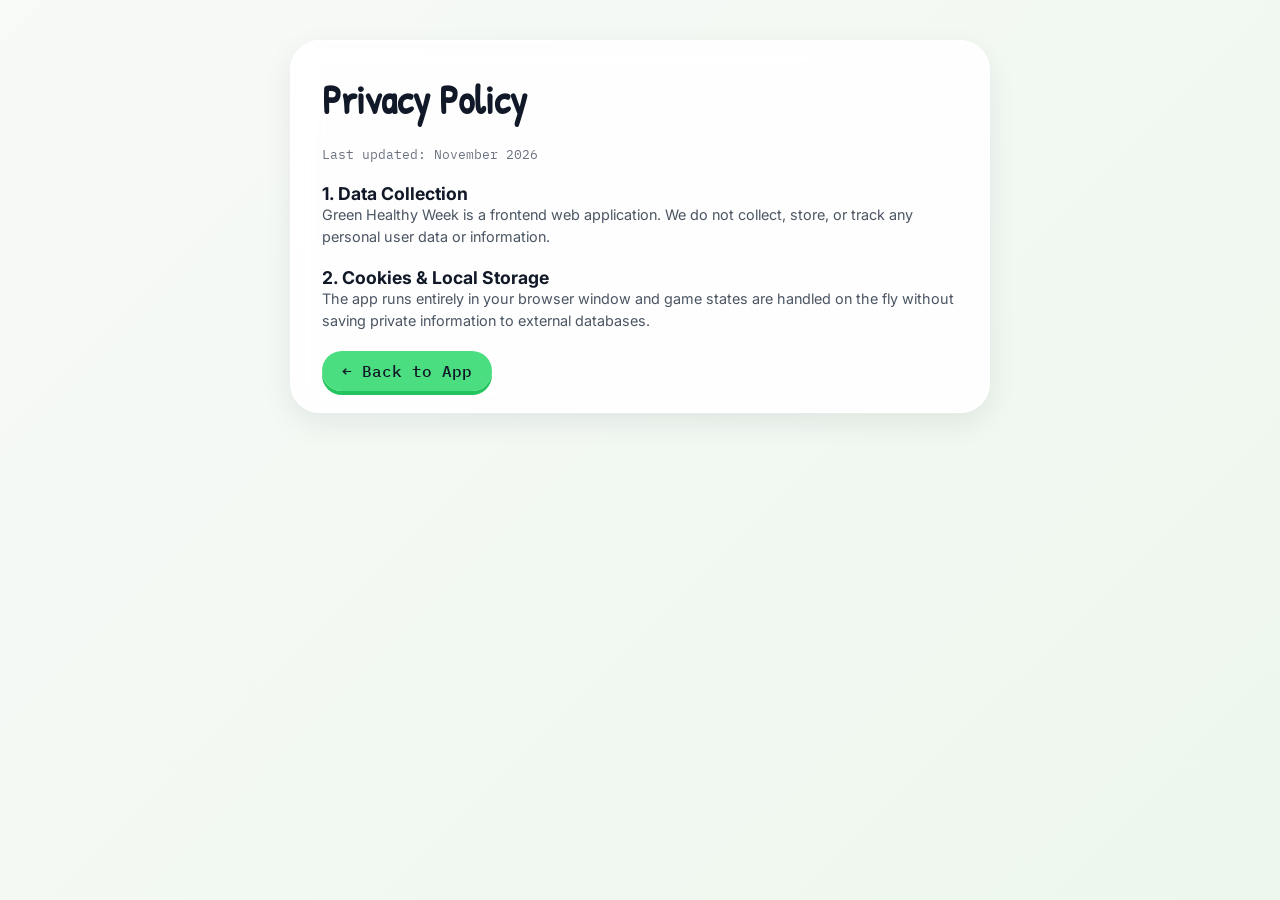
==== privacy.html @ d0767244 "Add footer and ToS and PP" ====
<!DOCTYPE html>
<html lang="en">
<head>
    <meta charset="UTF-8">
    <meta name="viewport" content="width=device-width, initial-scale=1.0">
    <title>Privacy Policy - Green Healthy Week</title>
    <link href="https://fonts.googleapis.com/css2?family=IBM+Plex+Mono:wght@400;500&family=Inter:wght@500;600&family=Patrick+Hand&display=swap" rel="stylesheet">
    <link rel="stylesheet" href="style.css">
</head>
<body style="overflow-y: auto; padding: 40px 20px;">
    <div style="max-width: 700px; margin: 0 auto; background: rgba(255, 255, 255, 0.85); backdrop-filter: blur(15px); padding: 30px; border-radius: 30px; border: 2px solid white; box-shadow: 0 10px 30px rgba(17, 24, 39, 0.08);">
        <h1 style="font-family: 'Patrick Hand', cursive; font-size: 2.5rem; color: #111827; margin-bottom: 20px;">Privacy Policy</h1>
        <p style="font-family: 'IBM Plex Mono', monospace; font-size: 0.8rem; color: #6b7280; margin-bottom: 20px;">Last updated: November 2026</p>
        
        <h3 style="font-family: 'Inter', sans-serif; font-size: 1.1rem; margin-top: 20px; color: #111827;">1. Data Collection</h3>
        <p style="font-family: 'Inter', sans-serif; font-size: 0.9rem; color: #4b5563; line-height: 1.5; margin-bottom: 15px;">Green Healthy Week is a frontend web application. We do not collect, store, or track any personal user data or information.</p>
        
        <h3 style="font-family: 'Inter', sans-serif; font-size: 1.1rem; margin-top: 20px; color: #111827;">2. Cookies & Local Storage</h3>
        <p style="font-family: 'Inter', sans-serif; font-size: 0.9rem; color: #4b5563; line-height: 1.5; margin-bottom: 15px;">The app runs entirely in your browser window and game states are handled on the fly without saving private information to external databases.</p>

        <div style="margin-top: 30px;">
            <a href="index.html" style="font-family: 'IBM Plex Mono', monospace; text-decoration: none; background: #4ade80; color: #111827; padding: 10px 20px; border-radius: 50px; font-weight: 500; box-shadow: 0 4px 0 #22c55e;">← Back to App</a>
        </div>
    </div>
</body>
</html>
---- style.css ----
/* ==========================================
   VARIABLES & GLOBAL RESETS
   ========================================== */
:root {
  --poster-green: #f0fdf4;
  --poster-dark: #111827;
  --poster-accent: #4ade80;
  --land-color: #22c55e;
  --white-glass: rgba(255, 255, 255, 0.75);
  --shadow: 0 10px 30px rgba(17, 24, 39, 0.08);
}

* {
  margin: 0;
  padding: 0;
  box-sizing: border-box;
  -webkit-tap-highlight-color: transparent;
}

body {
  background: linear-gradient(135deg, #f8faf8 0%, #edf7ed 100%);
  font-family: 'Inter', sans-serif;
  color: var(--poster-dark);
  height: 100vh;
  overflow: hidden;
}

/* ==========================================
   TYPOGRAPHY & SCENES
   ========================================== */
.poster-title, .glass-header h2, .panel h3 {
  font-family: 'Patrick Hand', cursive;
  letter-spacing: 0.03em;
  font-weight: 400;
}

.glass-header p, .message, .label {
  font-family: 'IBM Plex Mono', monospace;
}

.scene {
  position: absolute;
  inset: 0;
  display: flex;
  flex-direction: column;
  align-items: center;
  justify-content: center;
  opacity: 0;
  pointer-events: none;
  transform: scale(0.95);
  transition: all 0.5s cubic-bezier(0.34, 1.56, 0.64, 1);
}

.scene.active {
  opacity: 1;
  pointer-events: all;
  transform: scale(1);
}

/* ==========================================
   SCENE 1: INTRO
   ========================================== */
#scene-intro {
  background: #f4fbf4;
}

.curved-title-svg {
  width: 420px;
  height: 90px;
  overflow: visible;
  margin-bottom: 1px;
}

.curved-title-svg text {
  font-family: 'Patrick Hand', cursive;
  font-size: 40px;
  fill: #166534;
  letter-spacing: 2px;
}

.earth-track {
  width: 100%;
  height: 260px;
  display: flex;
  align-items: center;
  justify-content: center;
  margin-bottom: 25px;
}

.earth-globe-new {
  width: 240px;
  height: 240px;
  border-radius: 50%;
  position: relative;
  overflow: hidden;
  box-shadow: 0 25px 50px rgba(17, 24, 39, 0.12), 0 0 0 10px rgba(255, 255, 255, 0.9);
  background: #8eb9f5;
}

.globe-clip {
  width: 100%;
  height: 100%;
  border-radius: 50%;
  overflow: hidden;
  position: relative;
}

.globe-map-img {
  position: absolute;
  top: 0;
  left: 0;
  width: 480px;
  height: 250px;
  background-image: url('world-map.svg');
  background-size: 240px 240px;
  background-repeat: repeat-x;
  filter: sepia(1) hue-rotate(65deg) saturate(5) brightness(0.75);
  animation: spinMap 3s linear infinite;
}

.globe-shadow {
  position: absolute;
  inset: 0;
  border-radius: 50%;
  box-shadow: inset -45px -20px 50px rgba(15, 23, 42, 0.35), inset 20px 20px 30px rgba(255, 255, 255, 0.45);
  pointer-events: none;
  z-index: 2;
}

@keyframes spinMap {
  from { transform: translateX(0); }
  to { transform: translateX(-240px); }
}

.start-btn {
  padding: 14px 45px;
  font-size: 1.3rem;
  font-family: 'IBM Plex Mono', monospace;
  font-weight: 500;
  background: var(--poster-accent);
  color: #111827;
  border: none;
  border-radius: 50px;
  box-shadow: 0 6px 0 #22c55e, 0 12px 20px rgba(0,0,0,0.06);
  cursor: pointer;
  transition: transform 0.1s;
  text-transform: lowercase;
}

.start-btn:active {
  transform: translateY(6px);
  box-shadow: 0 0 0 #22c55e;
}

/* ==========================================
   GAME HUB MENU
   ========================================== */
.glass-header {
  text-align: center;
  margin-bottom: 25px;
}

.glass-header h2 {
  font-size: 2.6rem;
  color: var(--poster-dark);
}

.menu-grid {
  display: flex;
  gap: 16px;
  justify-content: center;
  max-width: 900px;
  width: 92%;
  margin-bottom: 8px;
}

.menu-card {
  background: var(--white-glass);
  backdrop-filter: blur(15px);
  border: 3px solid white;
  border-radius: 26px;
  padding: 20px 14px;
  flex: 1;
  text-align: center;
  cursor: pointer;
  box-shadow: var(--shadow);
  transition: transform 0.2s cubic-bezier(0.34, 1.56, 0.64, 1), border-color 0.2s;
}

.menu-card:hover {
  transform: translateY(-6px) scale(1.02);
  border-color: var(--poster-accent);
  background: white;
}

.menu-icon {
  font-size: 2.5rem;
  margin-bottom: 8px;
}

.menu-card h3 {
  font-family: 'Patrick Hand', cursive;
  font-size: 1.5rem;
  color: var(--poster-dark);
  margin-bottom: 4px;
}

.menu-card p {
  font-family: 'IBM Plex Mono', monospace;
  font-size: 0.72rem;
  color: #4b5563;
  line-height: 1.3;
}

/* ==========================================
   COLOR SELECTION & BUILD MEAL
   ========================================== */
.color-grid {
  display: flex;
  flex-wrap: wrap;
  justify-content: center;
  gap: 15px;
  max-width: 550px;
  margin: 0 auto;
}

.color-option {
  background: var(--white-glass);
  backdrop-filter: blur(10px);
  padding: 15px;
  border-radius: 22px;
  border: 2px solid white;
  cursor: pointer;
  text-align: center;
  transition: transform 0.2s;
  box-shadow: var(--shadow);
}

.color-option:hover {
  transform: translateY(-6px) scale(1.03);
}

.color-option.selected {
  border-color: var(--poster-dark);
  background: white;
}

.plate-preview {
  width: 60px;
  height: 60px;
  border-radius: 50%;
  margin: 0 auto;
}

.top-hud {
  position: absolute;
  top: 15px;
  left: 50%;
  transform: translateX(-50%);
  width: 90%;
  max-width: 800px;
  display: flex;
  align-items: center;
  gap: 15px;
  background: var(--white-glass);
  backdrop-filter: blur(15px);
  padding: 12px 25px;
  border-radius: 50px;
  border: 2px solid white;
  box-shadow: var(--shadow);
  z-index: 10;
}

.hud-title {
  font-family: 'IBM Plex Mono', monospace;
  font-size: 0.75rem;
  font-weight: 600;
  white-space: nowrap;
}

.top-hud .meter-bg {
  flex: 1;
  height: 14px;
  background: #e5e7eb;
  border-radius: 10px;
  overflow: hidden;
}

.top-hud .meter-fill {
  height: 100%;
  width: 0%;
  background: var(--poster-accent);
  transition: width 0.4s cubic-bezier(0.34, 1.56, 0.64, 1);
}

.hud-stats {
  display: flex;
  align-items: center;
  gap: 8px;
  font-family: 'IBM Plex Mono', monospace;
}

.hud-stats .label {
  font-size: 0.65rem;
  color: #6b7280;
}

.hud-stats .value {
  font-size: 1.3rem;
  color: var(--poster-accent);
  font-weight: 700;
}

.build-container {
  display: grid;
  grid-template-columns: 220px 1fr 220px;
  width: 95%;
  max-width: 1150px;
  height: 72vh;
  gap: 25px;
  align-items: center;
  margin-top: 55px;
}

.panel {
  background: var(--white-glass);
  backdrop-filter: blur(15px);
  border-radius: 28px;
  padding: 16px;
  border: 2px solid white;
  box-shadow: var(--shadow);
  display: flex;
  flex-direction: column;
  height: 100%;
  max-height: 480px;
}

.panel h3 {
  font-size: 1.3rem;
  margin-bottom: 12px;
  text-align: center;
}

.food-list {
  display: grid;
  grid-template-columns: repeat(2, 1fr);
  gap: 10px;
  flex: 1;
  min-height: 0;
  overflow: hidden;
  align-content: center;
  justify-items: center;
}

.draggable {
  width: 100%;
  max-width: 72px;
  aspect-ratio: 1;
  object-fit: contain;
  background: #f8fafc;
  border: 1.5px solid #f1f5f9;
  border-radius: 16px;
  padding: 8px;
  cursor: grab;
  box-shadow: 0 4px 10px rgba(0, 0, 0, 0.04);
  transition: transform 0.2s cubic-bezier(0.34, 1.56, 0.64, 1);
}

.draggable:hover {
  transform: scale(1.08) rotate(3deg);
  border-color: #4ade80;
  background: white;
}

.center-stage {
  display: flex;
  flex-direction: column;
  align-items: center;
  justify-content: center;
}

.plate-wrapper {
  width: 320px;
  height: 320px;
  position: relative;
}

.the-plate {
  width: 100%;
  height: 100%;
  border-radius: 50%;
  background: white;
  box-shadow: inset 0 10px 30px rgba(0,0,0,0.08), 0 15px 40px rgba(0,0,0,0.1);
  border: 8px solid white;
  transition: background 0.3s;
}

.food-layer {
  position: absolute;
  inset: 15px;
  border-radius: 50%;
  overflow: hidden;
  pointer-events: none;
}

.dropped-item {
  position: absolute;
  object-fit: contain;
  animation: popIn 0.4s cubic-bezier(0.34, 1.56, 0.64, 1);
  filter: drop-shadow(0 4px 4px rgba(0,0,0,0.15));
}

@keyframes popIn {
  from { transform: scale(0); }
  to { transform: scale(1) rotate(var(--r)); }
}

.controls {
  display: flex;
  gap: 10px;
  margin-top: 15px;
}

.controls button {
  padding: 8px 18px;
  border-radius: 50px;
  border: none;
  font-family: 'IBM Plex Mono', monospace;
  font-weight: 500;
  font-size: 0.8rem;
  cursor: pointer;
  box-shadow: 0 3px 0 rgba(0,0,0,0.08);
  transition: transform 0.1s;
}

.btn-back { background: white; color: var(--poster-dark); }
.btn-clear { background: #fee2e2; color: #ef4444; }
.controls button:active { transform: translateY(3px); box-shadow: none; }

/* Uniform Button Styling for Sorting Options */
.btn-sort {
    width: 140px;
    padding: 12px;
    border-radius: 50px;
    border: none;
    font-family: 'IBM Plex Mono', monospace;
    font-weight: 500;
    font-size: 0.85rem;
    cursor: pointer;
    background: var(--poster-accent);
    color: #111827;
    box-shadow: 0 5px 0 #22c55e, 0 8px 16px rgba(0,0,0,0.06);
    transition: transform 0.1s;
}

.btn-sort:active {
    transform: translateY(4px);
    box-shadow: none;
}

/* ==========================================
   MEMORY GAME GRID (PROPERLY FIXED)
   ========================================== */
.game-container {
    display: flex;
    flex-direction: column;
    align-items: center;
    justify-content: center;
    width: 100%;
}

.game-grid {
    display: grid;
    grid-template-columns: repeat(4, 1fr);
    grid-template-rows: repeat(3, 1fr);
    gap: 12px;
    width: 440px;
    height: 330px;
    background: var(--white-glass);
    backdrop-filter: blur(15px);
    border: 2px solid white;
    padding: 16px;
    border-radius: 30px;
    box-shadow: var(--shadow);
}

.memory-card {
    background: transparent;
    cursor: pointer;
    perspective: 1000px;
    user-select: none;
    width: 100%;
    height: 100%;
}

.card-inner {
    position: relative;
    width: 100%;
    height: 100%;
    text-align: center;
    transition: transform 0.5s cubic-bezier(0.34, 1.56, 0.64, 1);
    transform-style: preserve-3d;
}

.memory-card.flipped .card-inner {
    transform: rotateY(180deg);
}

.card-front, .card-back {
    position: absolute;
    inset: 0;
    width: 100%;
    height: 100%;
    backface-visibility: hidden;
    -webkit-backface-visibility: hidden;
    border-radius: 16px;
    display: flex;
    align-items: center;
    justify-content: center;
    box-shadow: 0 4px 10px rgba(0,0,0,0.03);
}

.card-back {
    background: white;
    border: 2px solid #e2e8f0;
    font-size: 1.3rem;
    transition: border-color 0.2s, transform 0.2s;
}

.memory-card:hover .card-back {
    transform: scale(1.05);
    border-color: var(--poster-accent);
}

.card-front {
    background: #f0fdf4;
    border: 2px solid #22c55e;
    transform: rotateY(180deg);
    padding: 8px;
}

.card-front img {
    width: 70%;
    height: 70%;
    object-fit: contain;
    pointer-events: none;
}

.memory-card.matched {
    opacity: 0.4;
    pointer-events: none;
    transform: scale(0.95);
}

/* ==========================================
   CATCH THE SNACK ARCADE GAME
   ========================================== */
.catch-arena {
    width: 90%;
    max-width: 420px;
    height: 60vh;
    background: var(--white-glass);
    backdrop-filter: blur(15px);
    border: 3px solid white;
    border-radius: 30px;
    position: relative;
    overflow: hidden;
    box-shadow: var(--shadow);
    touch-action: none;
}

.catch-score {
    position: absolute;
    top: 15px;
    left: 20px;
    font-family: 'IBM Plex Mono', monospace;
    font-size: 1rem;
    font-weight: 700;
    color: #166534;
    z-index: 10;
}

.falling-basket {
    position: absolute;
    bottom: 15px;
    left: 50%;
    transform: translateX(-50%);
    font-size: 4.5rem;
    cursor: pointer;
    user-select: none;
    z-index: 5;
    transition: left 0.05s linear;
}

.falling-item {
    position: absolute;
    top: -40px;
    font-size: 2.5rem;
    user-select: none;
    animation: fallDown 2.5s linear infinite;
    z-index: 4;
}

@keyframes fallDown {
    0% { transform: translateY(0) rotate(0deg); }
    100% { transform: translateY(62vh) rotate(360deg); }
}

/* ==========================================
   MODALS
   ========================================== */
.achievement-modal {
    position: fixed;
    inset: 0;
    background: rgba(17, 24, 39, 0.5);
    backdrop-filter: blur(12px);
    -webkit-backdrop-filter: blur(12px);
    z-index: 100000;
    display: flex;
    align-items: center;
    justify-content: center;
    padding: 1rem;
    opacity: 0;
    pointer-events: none;
    transition: opacity 0.3s ease;
}

.achievement-modal.open {
    opacity: 1;
    pointer-events: all;
}

.achievement-card {
    background: rgba(255, 255, 255, 0.95);
    backdrop-filter: blur(20px);
    border: 3px solid white;
    border-radius: 28px;
    padding: 2rem 1.5rem;
    max-width: 380px;
    width: 100%;
    text-align: center;
    box-shadow: 0 25px 50px rgba(17, 24, 39, 0.15), 0 0 0 8px rgba(255, 255, 255, 0.4);
    transform: scale(0.85) translateY(20px);
    transition: transform 0.4s cubic-bezier(0.34, 1.56, 0.64, 1);
}

.achievement-modal.open .achievement-card {
    transform: scale(1) translateY(0);
}

.badge-icon {
    font-size: 3rem;
    margin-bottom: 0.4rem;
}

.achievement-tag {
    font-family: 'IBM Plex Mono', monospace;
    font-size: 0.65rem;
    font-weight: 600;
    letter-spacing: 2px;
    color: #166534;
    text-transform: uppercase;
    margin-bottom: 6px;
}

.achievement-title {
    font-family: 'Patrick Hand', cursive;
    font-size: 2.2rem;
    color: var(--poster-dark);
    margin: 0 0 8px 0;
}

.achievement-desc {
    font-family: 'Inter', sans-serif;
    font-size: 0.9rem;
    color: #4b5563;
    line-height: 1.4;
    margin: 0 0 1.5rem 0;
}

.achievement-actions {
    display: flex;
    flex-direction: column;
    gap: 10px;
}

.btn-action {
    width: 100%;
    padding: 12px;
    border-radius: 50px;
    border: none;
    font-family: 'IBM Plex Mono', monospace;
    font-weight: 500;
    font-size: 0.85rem;
    cursor: pointer;
    transition: transform 0.1s, box-shadow 0.2s;
}

.btn-action.primary {
    background: var(--poster-accent);
    color: #111827;
    box-shadow: 0 5px 0 #22c55e, 0 8px 16px rgba(0,0,0,0.06);
}

.btn-action.secondary {
    background: #f1f5f9;
    color: #475569;
    box-shadow: 0 4px 0 #cbd5e1;
}

.btn-action:active {
    transform: translateY(4px);
    box-shadow: none !important;
}

@media (max-width: 768px) {
  .menu-grid {
    flex-direction: column;
    gap: 12px;
    max-width: 300px;
  }
  .build-container {
    grid-template-columns: 1fr;
    grid-template-rows: 85px 1fr 85px;
    height: 85vh;
    margin-top: 55px;
  }
  .panel {
    flex-direction: row;
    align-items: center;
    padding: 10px;
    max-height: 85px;
  }
  .panel h3 {
    writing-mode: vertical-rl;
    margin: 0 8px 0 0;
    font-size: 0.8rem;
  }
  .food-list {
    flex-direction: row;
    overflow-x: auto;
  }
  .draggable {
    width: 50px;
    height: 50px;
    flex-shrink: 0;
  }
  .plate-wrapper {
    width: 65vw;
    height: 65vw;
    max-width: 260px;
    max-height: 260px;
  }
}
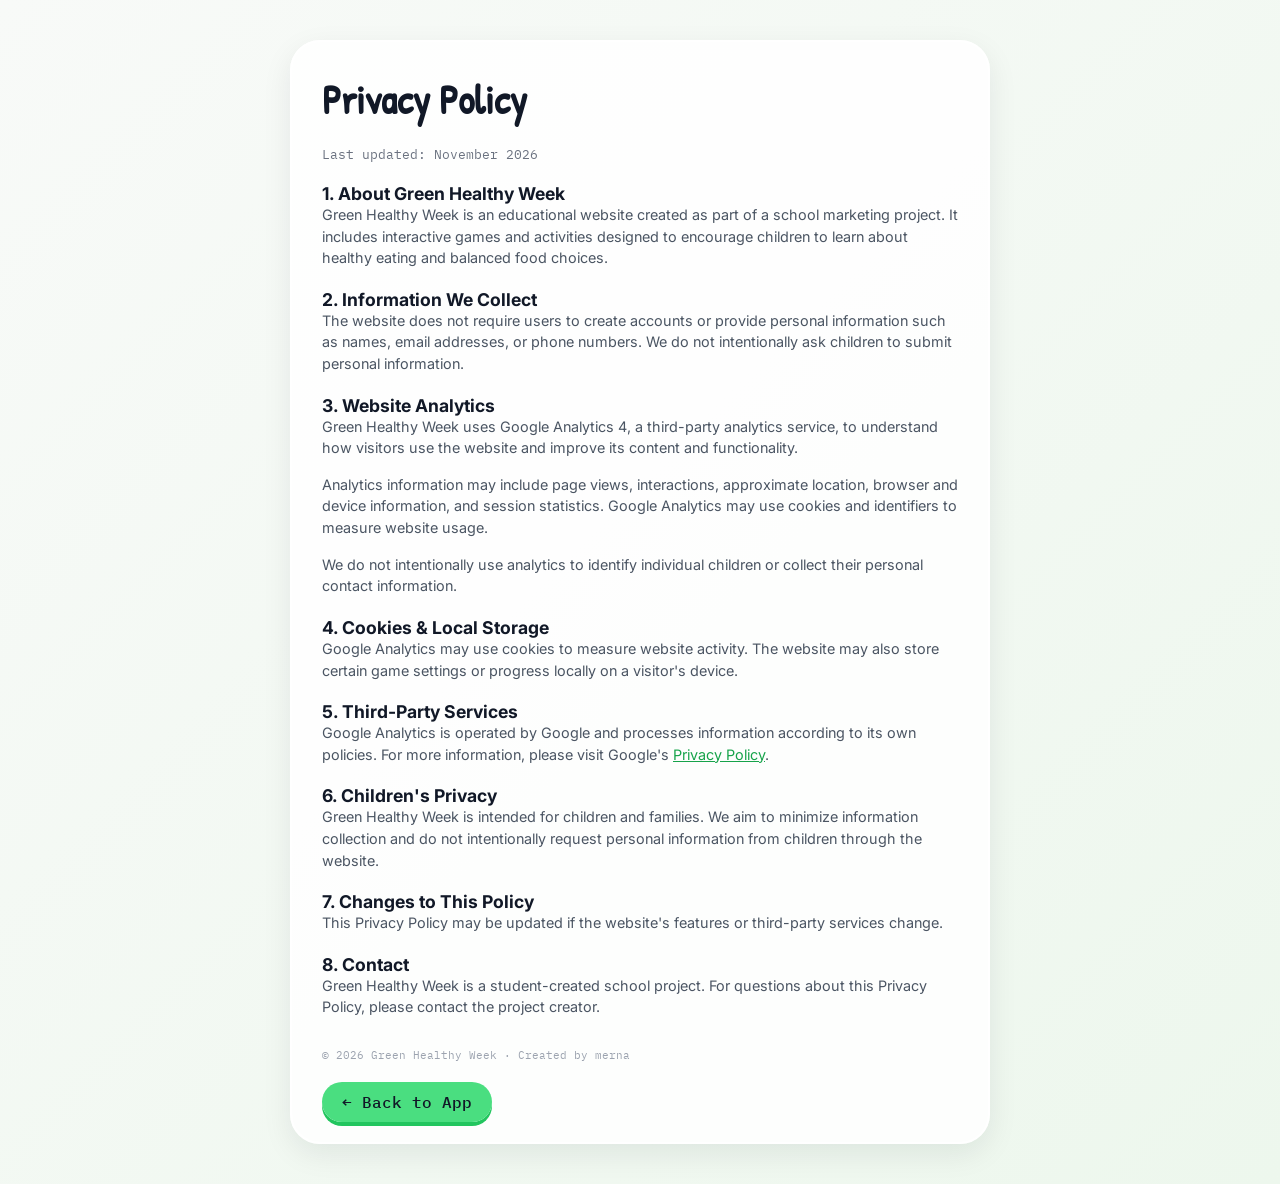
==== commit c4bd89da: "Fix mobile responsive" ====
--- a/privacy.html
+++ b/privacy.html
@@ -1,26 +1,129 @@
+
 <!DOCTYPE html>
 <html lang="en">
 <head>
     <meta charset="UTF-8">
     <meta name="viewport" content="width=device-width, initial-scale=1.0">
+
     <title>Privacy Policy - Green Healthy Week</title>
+
     <link href="https://fonts.googleapis.com/css2?family=IBM+Plex+Mono:wght@400;500&family=Inter:wght@500;600&family=Patrick+Hand&display=swap" rel="stylesheet">
     <link rel="stylesheet" href="style.css">
 </head>
-<body style="overflow-y: auto; padding: 40px 20px;">
+
+<body class="legal-page" style="overflow-y: auto; padding: 40px 20px;">
+
     <div style="max-width: 700px; margin: 0 auto; background: rgba(255, 255, 255, 0.85); backdrop-filter: blur(15px); padding: 30px; border-radius: 30px; border: 2px solid white; box-shadow: 0 10px 30px rgba(17, 24, 39, 0.08);">
-        <h1 style="font-family: 'Patrick Hand', cursive; font-size: 2.5rem; color: #111827; margin-bottom: 20px;">Privacy Policy</h1>
-        <p style="font-family: 'IBM Plex Mono', monospace; font-size: 0.8rem; color: #6b7280; margin-bottom: 20px;">Last updated: November 2026</p>
-        
-        <h3 style="font-family: 'Inter', sans-serif; font-size: 1.1rem; margin-top: 20px; color: #111827;">1. Data Collection</h3>
-        <p style="font-family: 'Inter', sans-serif; font-size: 0.9rem; color: #4b5563; line-height: 1.5; margin-bottom: 15px;">Green Healthy Week is a frontend web application. We do not collect, store, or track any personal user data or information.</p>
-        
-        <h3 style="font-family: 'Inter', sans-serif; font-size: 1.1rem; margin-top: 20px; color: #111827;">2. Cookies & Local Storage</h3>
-        <p style="font-family: 'Inter', sans-serif; font-size: 0.9rem; color: #4b5563; line-height: 1.5; margin-bottom: 15px;">The app runs entirely in your browser window and game states are handled on the fly without saving private information to external databases.</p>
+
+        <h1 style="font-family: 'Patrick Hand', cursive; font-size: 2.5rem; color: #111827; margin-bottom: 20px;">
+            Privacy Policy
+        </h1>
+
+        <p style="font-family: 'IBM Plex Mono', monospace; font-size: 0.8rem; color: #6b7280; margin-bottom: 20px;">
+            Last updated: November 2026
+        </p>
+
+        <h3 style="font-family: 'Inter', sans-serif; font-size: 1.1rem; margin-top: 20px; color: #111827;">
+            1. About Green Healthy Week
+        </h3>
+
+        <p style="font-family: 'Inter', sans-serif; font-size: 0.9rem; color: #4b5563; line-height: 1.5; margin-bottom: 15px;">
+            Green Healthy Week is an educational website created as part of a school marketing project. It includes interactive games and activities designed to encourage children to learn about healthy eating and balanced food choices.
+        </p>
+
+        <h3 style="font-family: 'Inter', sans-serif; font-size: 1.1rem; margin-top: 20px; color: #111827;">
+            2. Information We Collect
+        </h3>
+
+        <p style="font-family: 'Inter', sans-serif; font-size: 0.9rem; color: #4b5563; line-height: 1.5; margin-bottom: 15px;">
+            The website does not require users to create accounts or provide personal information such as names, email addresses, or phone numbers. We do not intentionally ask children to submit personal information.
+        </p>
+
+        <h3 style="font-family: 'Inter', sans-serif; font-size: 1.1rem; margin-top: 20px; color: #111827;">
+            3. Website Analytics
+        </h3>
+
+        <p style="font-family: 'Inter', sans-serif; font-size: 0.9rem; color: #4b5563; line-height: 1.5; margin-bottom: 15px;">
+            Green Healthy Week uses Google Analytics 4, a third-party analytics service, to understand how visitors use the website and improve its content and functionality.
+        </p>
+
+        <p style="font-family: 'Inter', sans-serif; font-size: 0.9rem; color: #4b5563; line-height: 1.5; margin-bottom: 15px;">
+            Analytics information may include page views, interactions, approximate location, browser and device information, and session statistics. Google Analytics may use cookies and identifiers to measure website usage.
+        </p>
+
+        <p style="font-family: 'Inter', sans-serif; font-size: 0.9rem; color: #4b5563; line-height: 1.5; margin-bottom: 15px;">
+            We do not intentionally use analytics to identify individual children or collect their personal contact information.
+        </p>
+
+        <h3 style="font-family: 'Inter', sans-serif; font-size: 1.1rem; margin-top: 20px; color: #111827;">
+            4. Cookies & Local Storage
+        </h3>
+
+        <p style="font-family: 'Inter', sans-serif; font-size: 0.9rem; color: #4b5563; line-height: 1.5; margin-bottom: 15px;">
+            Google Analytics may use cookies to measure website activity. The website may also store certain game settings or progress locally on a visitor's device.
+        </p>
+
+        <h3 style="font-family: 'Inter', sans-serif; font-size: 1.1rem; margin-top: 20px; color: #111827;">
+            5. Third-Party Services
+        </h3>
+
+        <p style="font-family: 'Inter', sans-serif; font-size: 0.9rem; color: #4b5563; line-height: 1.5; margin-bottom: 15px;">
+            Google Analytics is operated by Google and processes information according to its own policies. For more information, please visit Google's
+            <a href="https://policies.google.com/privacy" target="_blank" rel="noopener noreferrer" style="color: #16a34a;">Privacy Policy</a>.
+        </p>
+
+        <h3 style="font-family: 'Inter', sans-serif; font-size: 1.1rem; margin-top: 20px; color: #111827;">
+            6. Children's Privacy
+        </h3>
+
+        <p style="font-family: 'Inter', sans-serif; font-size: 0.9rem; color: #4b5563; line-height: 1.5; margin-bottom: 15px;">
+            Green Healthy Week is intended for children and families. We aim to minimize information collection and do not intentionally request personal information from children through the website.
+        </p>
+
+        <h3 style="font-family: 'Inter', sans-serif; font-size: 1.1rem; margin-top: 20px; color: #111827;">
+            7. Changes to This Policy
+        </h3>
+
+        <p style="font-family: 'Inter', sans-serif; font-size: 0.9rem; color: #4b5563; line-height: 1.5; margin-bottom: 15px;">
+            This Privacy Policy may be updated if the website's features or third-party services change.
+        </p>
+
+        <h3 style="font-family: 'Inter', sans-serif; font-size: 1.1rem; margin-top: 20px; color: #111827;">
+            8. Contact
+        </h3>
+
+        <p style="font-family: 'Inter', sans-serif; font-size: 0.9rem; color: #4b5563; line-height: 1.5; margin-bottom: 15px;">
+            Green Healthy Week is a student-created school project. For questions about this Privacy Policy, please contact the project creator.
+        </p>
+
+        <p style="font-family: 'IBM Plex Mono', monospace; font-size: 0.7rem; color: #9ca3af; margin-top: 30px;">
+            © 2026 Green Healthy Week · Created by merna
+        </p>
 
         <div style="margin-top: 30px;">
-            <a href="index.html" style="font-family: 'IBM Plex Mono', monospace; text-decoration: none; background: #4ade80; color: #111827; padding: 10px 20px; border-radius: 50px; font-weight: 500; box-shadow: 0 4px 0 #22c55e;">← Back to App</a>
+            <a href="index.html" style="font-family: 'IBM Plex Mono', monospace; text-decoration: none; background: #4ade80; color: #111827; padding: 10px 20px; border-radius: 50px; font-weight: 500; box-shadow: 0 4px 0 #22c55e;">
+                ← Back to App
+            </a>
         </div>
+
     </div>
+<script>
+    window.addEventListener('load', () => {
+        requestAnimationFrame(() => {
+            document.body.classList.add('page-visible');
+        });
+    });
+
+    document.querySelector('a[href="index.html"]').addEventListener('click', function(e) {
+        e.preventDefault();
+
+        document.body.classList.remove('page-visible');
+        document.body.classList.add('page-exit');
+
+        setTimeout(() => {
+            window.location.href = this.href;
+        }, 450);
+    });
+</script>
 </body>
-</html>+</html>
--- a/style.css
+++ b/style.css
@@ -21,12 +21,21 @@
   background: linear-gradient(135deg, #f8faf8 0%, #edf7ed 100%);
   font-family: 'Inter', sans-serif;
   color: var(--poster-dark);
-  height: 100vh;
-  overflow: hidden;
+  min-height: 100vh;
+  display: flex;
+  flex-direction: column;
+  overflow-y: auto;
+}
+
+#scene-stage {
+    position: relative;
+    width: 100%;
+    min-height: 100vh;
+    flex-shrink: 0;
 }
 
 /* ==========================================
-   TYPOGRAPHY & SCENES
+   TYPOGRAPHY & SEAMLESS BLUR TRANSITIONS
    ========================================== */
 .poster-title, .glass-header h2, .panel h3 {
   font-family: 'Patrick Hand', cursive;
@@ -46,15 +55,18 @@
   align-items: center;
   justify-content: center;
   opacity: 0;
+  filter: blur(10px);
   pointer-events: none;
-  transform: scale(0.95);
-  transition: all 0.5s cubic-bezier(0.34, 1.56, 0.64, 1);
+  transform: scale(0.94) translateY(15px);
+  transition: opacity 0.4s ease, filter 0.4s ease, transform 0.4s cubic-bezier(0.34, 1.56, 0.64, 1);
 }
 
 .scene.active {
   opacity: 1;
+  filter: blur(0px);
   pointer-events: all;
-  transform: scale(1);
+  transform: scale(1) translateY(0);
+  min-height: 80vh;
 }
 
 /* ==========================================
@@ -65,7 +77,8 @@
 }
 
 .curved-title-svg {
-  width: 420px;
+  width: 100%;
+  max-width: 420px;
   height: 90px;
   overflow: visible;
   margin-bottom: 1px;
@@ -172,6 +185,7 @@
   max-width: 900px;
   width: 92%;
   margin-bottom: 8px;
+  flex-wrap: wrap;
 }
 
 .menu-card {
@@ -181,6 +195,7 @@
   border-radius: 26px;
   padding: 20px 14px;
   flex: 1;
+  min-width: 180px;
   text-align: center;
   cursor: pointer;
   box-shadow: var(--shadow);
@@ -347,9 +362,10 @@
   gap: 10px;
   flex: 1;
   min-height: 0;
-  overflow: hidden;
-  align-content: center;
+  overflow-y: auto;
+  align-content: start;
   justify-items: center;
+  padding: 4px;
 }
 
 .draggable {
@@ -419,6 +435,8 @@
   display: flex;
   gap: 10px;
   margin-top: 15px;
+  flex-wrap: wrap;
+  justify-content: center;
 }
 
 .controls button {
@@ -459,7 +477,7 @@
 }
 
 /* ==========================================
-   MEMORY GAME GRID (PROPERLY FIXED)
+   MEMORY GAME GRID
    ========================================== */
 .game-container {
     display: flex;
@@ -467,15 +485,17 @@
     align-items: center;
     justify-content: center;
     width: 100%;
+    padding: 10px;
 }
 
 .game-grid {
     display: grid;
     grid-template-columns: repeat(4, 1fr);
     grid-template-rows: repeat(3, 1fr);
-    gap: 12px;
-    width: 440px;
-    height: 330px;
+    gap: 10px;
+    width: 100%;
+    max-width: 440px;
+    aspect-ratio: 4 / 3;
     background: var(--white-glass);
     backdrop-filter: blur(15px);
     border: 2px solid white;
@@ -558,7 +578,7 @@
 .catch-arena {
     width: 90%;
     max-width: 420px;
-    height: 60vh;
+    height: 55vh;
     background: var(--white-glass);
     backdrop-filter: blur(15px);
     border: 3px solid white;
@@ -603,7 +623,7 @@
 
 @keyframes fallDown {
     0% { transform: translateY(0) rotate(0deg); }
-    100% { transform: translateY(62vh) rotate(360deg); }
+    100% { transform: translateY(55vh) rotate(360deg); }
 }
 
 /* ==========================================
@@ -713,42 +733,487 @@
     box-shadow: none !important;
 }
 
+/* Legal page transitions */
+
+body.legal-page {
+    opacity: 0;
+    filter: blur(10px);
+    transform: scale(0.97);
+    transition:
+        opacity 0.45s ease,
+        filter 0.45s ease,
+        transform 0.45s ease;
+}
+
+body.legal-page.page-visible {
+    opacity: 1;
+    filter: blur(0);
+    transform: scale(1);
+}
+
+body.legal-page.page-exit {
+    opacity: 0;
+    filter: blur(10px);
+    transform: scale(0.97);
+    pointer-events: none;
+}
+
+/* ==========================================
+   RESPONSIVE MOBILE
+   ========================================== */
+
 @media (max-width: 768px) {
+
+  html,
+  body {
+    width: 100%;
+    min-height: 100%;
+    overflow-x: hidden;
+  }
+
+  body {
+    overflow-y: auto;
+  }
+
+  /* ------------------------------------------
+     SCENES + BLUR TRANSITION
+     ------------------------------------------ */
+
+  .scene {
+    position: absolute;
+    inset: 0;
+    width: 100%;
+    min-height: 100vh;
+    height: auto;
+
+    padding: 20px 14px 30px;
+
+    opacity: 0;
+    filter: blur(10px);
+    transform: scale(0.96) translateY(12px);
+
+    pointer-events: none;
+
+    transition:
+      opacity 0.4s ease,
+      filter 0.4s ease,
+      transform 0.4s cubic-bezier(0.34, 1.56, 0.64, 1);
+  }
+
+  .scene.active {
+    position: relative;
+    inset: auto;
+
+    width: 100%;
+    min-height: 100vh;
+    height: auto;
+
+    opacity: 1;
+    filter: blur(0);
+    transform: scale(1) translateY(0);
+
+    pointer-events: all;
+  }
+
+
+  /* ------------------------------------------
+     INTRO / GLOBE
+     ------------------------------------------ */
+
+  #scene-intro {
+    min-height: 100vh;
+    justify-content: center;
+    padding: 20px;
+  }
+
+  .curved-title-svg {
+    width: 100%;
+    max-width: 340px;
+    height: 75px;
+    margin-bottom: 0;
+  }
+
+  .curved-title-svg text {
+    font-size: 32px;
+    letter-spacing: 1.5px;
+  }
+
+  .earth-track {
+    width: 100%;
+    height: 230px;
+    margin-bottom: 15px;
+  }
+
+  .earth-globe-new {
+    width: min(70vw, 230px);
+    height: min(70vw, 230px);
+  }
+
+  .globe-map-img {
+    width: 460px;
+    height: 230px;
+
+    background-size: 230px 230px;
+  }
+
+  @keyframes spinMap {
+    from {
+      transform: translateX(0);
+    }
+
+    to {
+      transform: translateX(-230px);
+    }
+  }
+
+  .start-btn {
+    padding: 13px 38px;
+    font-size: 1.15rem;
+  }
+
+
+  /* ------------------------------------------
+     MENU
+     ------------------------------------------ */
+
+  .glass-header {
+    width: 100%;
+    margin-bottom: 18px;
+  }
+
+  .glass-header h2 {
+    font-size: 2.2rem;
+  }
+
   .menu-grid {
+    width: 100%;
+    max-width: 360px;
+
+    display: flex;
     flex-direction: column;
+
+    gap: 10px;
+    margin-bottom: 10px;
+  }
+
+  .menu-card {
+    width: 100%;
+    min-width: 0;
+
+    padding: 13px 15px;
+
+    border-radius: 20px;
+
+    display: flex;
+    align-items: center;
+    text-align: left;
+
+    gap: 14px;
+  }
+
+  .menu-icon {
+    flex-shrink: 0;
+    font-size: 1.8rem;
+    margin: 0;
+  }
+
+  .menu-card h3 {
+    font-size: 1.3rem;
+    margin-bottom: 2px;
+  }
+
+  .menu-card p {
+    font-size: 0.68rem;
+    line-height: 1.3;
+  }
+
+
+  /* ------------------------------------------
+     COLOR SELECTION
+     ------------------------------------------ */
+
+  .color-grid {
+    width: 100%;
+    max-width: 360px;
+    gap: 10px;
+    padding: 0 5px;
+  }
+
+  .color-option {
+    padding: 12px;
+    border-radius: 18px;
+  }
+
+  .plate-preview {
+    width: 52px;
+    height: 52px;
+  }
+
+
+  /* ------------------------------------------
+     HUD
+     ------------------------------------------ */
+
+  .top-hud {
+    position: sticky;
+
+    top: 10px;
+
+    width: calc(100% - 20px);
+    max-width: 500px;
+
+    padding: 8px 12px;
+
+    gap: 8px;
+    border-radius: 30px;
+    margin-left: auto;
+    margin-right: auto;
+    transform: none;
+    left: auto;
+  }
+
+  .hud-title {
+    font-size: 0.65rem;
+  }
+
+  .top-hud .meter-bg {
+    height: 11px;
+  }
+
+  .hud-stats {
+    gap: 4px;
+  }
+
+  .hud-stats .label {
+    font-size: 0.55rem;
+  }
+
+  .hud-stats .value {
+    font-size: 1rem;
+  }
+
+
+  /* ------------------------------------------
+     BUILD MEAL
+     ------------------------------------------ */
+
+  .build-container {
+    width: 100%;
+    max-width: 500px;
+    display: flex;
+    flex-direction: column;
+    align-items: center;
     gap: 12px;
-    max-width: 300px;
-  }
-  .build-container {
-    grid-template-columns: 1fr;
-    grid-template-rows: 85px 1fr 85px;
-    height: 85vh;
-    margin-top: 55px;
-  }
+    height: auto;
+    min-height: 0;
+    margin-top: 70px;
+    padding: 0 0 30px;
+    overflow-x: hidden;
+    overflow-y: visible;
+}
+
   .panel {
+    width: 100%;
+    max-width: 500px;
+    height: 78px;
+    max-height: 78px;
+    padding: 8px 10px;
     flex-direction: row;
     align-items: center;
+    border-radius: 20px;
+    min-width: 0;
+    overflow: hidden;
+}
+
+  .panel h3 {
+    flex-shrink: 0;
+
+    margin: 0 10px 0 0;
+
+    font-size: 0.9rem;
+    white-space: nowrap;
+  }
+
+  .food-list {
+    display: flex;
+    flex-direction: row;
+    gap: 8px;
+    overflow-x: auto;
+    overflow-y: hidden;
+    min-width: 0;
+    width: 100%;
+    padding: 3px;
+    scrollbar-width: none;
+    flex: 1;
+}
+
+  .food-list::-webkit-scrollbar {
+    display: none;
+  }
+
+  .draggable {
+    width: 48px;
+    height: 48px;
+
+    flex: 0 0 48px;
+
+    padding: 5px;
+
+    border-radius: 13px;
+  }
+
+  .center-stage {
+    width: 100%;
+    min-height: 250px;
+  }
+
+  .plate-wrapper {
+    width: min(62vw, 230px);
+    height: min(62vw, 230px);
+  }
+
+
+  /* ------------------------------------------
+     CONTROLS
+     ------------------------------------------ */
+
+  .controls {
+    gap: 8px;
+    margin-top: 12px;
+  }
+
+  .controls button {
+    padding: 8px 15px;
+    font-size: 0.75rem;
+  }
+
+  .btn-sort {
+    width: 125px;
     padding: 10px;
-    max-height: 85px;
-  }
-  .panel h3 {
-    writing-mode: vertical-rl;
-    margin: 0 8px 0 0;
-    font-size: 0.8rem;
-  }
-  .food-list {
-    flex-direction: row;
-    overflow-x: auto;
-  }
-  .draggable {
-    width: 50px;
-    height: 50px;
+    font-size: 0.78rem;
+  }
+
+
+  /* ------------------------------------------
+     MEMORY GAME
+     ------------------------------------------ */
+
+  .game-container {
+    width: 100%;
+    padding: 10px 0;
+  }
+
+  .game-grid {
+    width: min(94vw, 420px);
+
+    gap: 7px;
+
+    padding: 10px;
+
+    border-radius: 24px;
+  }
+
+  .card-front,
+  .card-back {
+    border-radius: 12px;
+  }
+
+  .card-front {
+    padding: 5px;
+  }
+
+  .card-front img {
+    width: 72%;
+    height: 72%;
+  }
+
+
+  /* ------------------------------------------
+     CATCH GAME
+     ------------------------------------------ */
+
+  .catch-arena {
+    width: min(92vw, 420px);
+    height: 65vh;
+
+    border-radius: 25px;
+  }
+
+  .falling-basket {
+    font-size: 4rem;
+  }
+
+  .falling-item {
+    font-size: 2.2rem;
+  }
+
+
+  /* ------------------------------------------
+     MODALS
+     ------------------------------------------ */
+
+  .achievement-modal {
+    padding: 15px;
+  }
+
+  .achievement-card {
+    width: min(92vw, 380px);
+
+    padding: 1.5rem 1.2rem;
+
+    border-radius: 24px;
+  }
+
+  .achievement-title {
+    font-size: 2rem;
+  }
+
+  .achievement-desc {
+    font-size: 0.85rem;
+  }
+
+   footer {
+    margin-top: 40px;
+    position: relative;
+    z-index: 10;
     flex-shrink: 0;
-  }
-  .plate-wrapper {
-    width: 65vw;
-    height: 65vw;
-    max-width: 260px;
-    max-height: 260px;
-  }
+}
+}
+
+/* ==========================================
+   CUSTOM GREEN SCROLLBAR
+   ========================================== */
+
+::-webkit-scrollbar {
+    width: 8px;
+    height: 8px;
+}
+
+::-webkit-scrollbar-track {
+    background: transparent;
+}
+
+::-webkit-scrollbar-thumb {
+    background: #86efac;
+    border-radius: 20px;
+    border: 2px solid transparent;
+    background-clip: content-box;
+}
+
+::-webkit-scrollbar-thumb:hover {
+    background: #4ade80;
+    background-clip: content-box;
+}
+
+/* Remove scrollbar arrows */
+::-webkit-scrollbar-button {
+    display: none;
+    width: 0;
+    height: 0;
+}
+
+/* Firefox */
+* {
+    scrollbar-width: thin;
+    scrollbar-color: #86efac transparent;
 }
